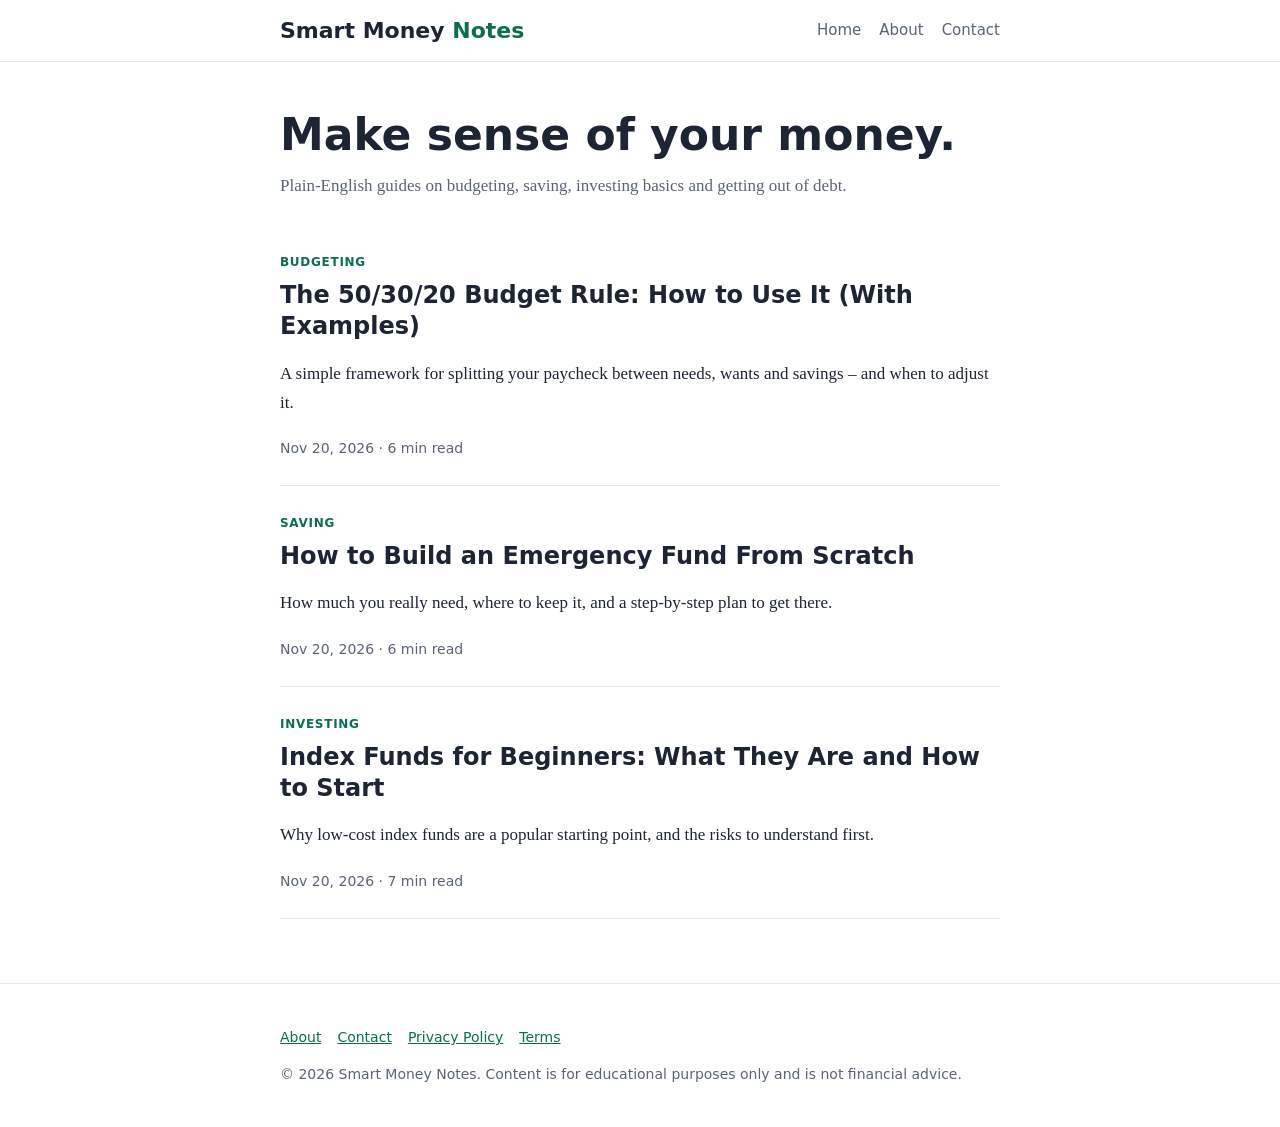
==== index.html @ f4111bb9 "Initial commit: Smart Money Notes static blog Co-Authored-By: Claude Sonnet 5.5 <noreply@anthropic.c" ====
<!doctype html>
<html lang="en">
<head>
<meta charset="utf-8">
<meta name="viewport" content="width=device-width,initial-scale=1">
<title>Smart Money Notes – Practical Personal Finance Guides</title>
<meta name="description" content="Clear, practical guides on budgeting, saving, investing basics and debt – written for everyday people.">
<link rel="canonical" href="https://YOUR-DOMAIN.com/">
<link rel="stylesheet" href="assets/style.css">
<!-- AdSense: uncomment after you have your publisher ID
<script async src="https://pagead2.googlesyndication.com/pagead/js/adsbygoogle.js?client=ca-pub-XXXXXXXXXXXXXXXX" crossorigin="anonymous"></script>
-->
</head>
<body>
<header class="site"><div class="wrap">
<a class="logo" href="/">Smart Money <span>Notes</span></a>
<nav><a href="/">Home</a><a href="/about.html">About</a><a href="/contact.html">Contact</a></nav>
</div></header>
<main class="wrap">
<section class="hero">
<h1>Make sense of your money.</h1>
<p>Plain-English guides on budgeting, saving, investing basics and getting out of debt.</p>
</section>
<a class="card" href="posts/50-30-20-budget-rule.html">
<span class="tag">Budgeting</span>
<h2>The 50/30/20 Budget Rule: How to Use It (With Examples)</h2>
<p>A simple framework for splitting your paycheck between needs, wants and savings – and when to adjust it.</p>
<span class="meta">Nov 20, 2026 · 6 min read</span>
</a>
<a class="card" href="posts/build-emergency-fund.html">
<span class="tag">Saving</span>
<h2>How to Build an Emergency Fund From Scratch</h2>
<p>How much you really need, where to keep it, and a step-by-step plan to get there.</p>
<span class="meta">Nov 20, 2026 · 6 min read</span>
</a>
<a class="card" href="posts/index-funds-for-beginners.html">
<span class="tag">Investing</span>
<h2>Index Funds for Beginners: What They Are and How to Start</h2>
<p>Why low-cost index funds are a popular starting point, and the risks to understand first.</p>
<span class="meta">Nov 20, 2026 · 7 min read</span>
</a>
</main>
<footer class="site"><div class="wrap">
<p><a href="/about.html">About</a><a href="/contact.html">Contact</a><a href="/privacy-policy.html">Privacy Policy</a><a href="/terms.html">Terms</a></p>
<p>© 2026 Smart Money Notes. Content is for educational purposes only and is not financial advice.</p>
</div></footer>
</body>
</html>
---- assets/style.css ----
:root{--bg:#fff;--fg:#1d2433;--muted:#5b6475;--brand:#0b6e4f;--brand-d:#08523b;--line:#e4e8ee;--soft:#f4f7f6}
@media (prefers-color-scheme:dark){:root{--bg:#10151c;--fg:#e8ecf2;--muted:#9aa4b5;--brand:#3fbf94;--brand-d:#2fa07a;--line:#263040;--soft:#171e28}}
*{box-sizing:border-box}
body{margin:0;background:var(--bg);color:var(--fg);font:17px/1.7 Georgia,"Times New Roman",serif}
a{color:var(--brand)}
.wrap{max-width:760px;margin:0 auto;padding:0 20px}
header.site{border-bottom:1px solid var(--line);background:var(--bg)}
header.site .wrap{display:flex;flex-wrap:wrap;align-items:center;justify-content:space-between;gap:12px;padding:16px 20px}
.logo{font:700 22px system-ui,sans-serif;color:var(--fg);text-decoration:none}
.logo span{color:var(--brand)}
nav a{font:15px system-ui,sans-serif;margin-left:18px;color:var(--muted);text-decoration:none}
nav a:hover{color:var(--brand)}
.hero{padding:48px 0 24px}
.hero h1{font:800 clamp(30px,5vw,44px)/1.15 system-ui,sans-serif;margin:0 0 12px}
.hero p{color:var(--muted);margin:0}
.card{display:block;padding:22px 0;border-bottom:1px solid var(--line);text-decoration:none;color:inherit}
.card h2{font:700 24px/1.3 system-ui,sans-serif;margin:4px 0 8px;color:var(--fg)}
.card:hover h2{color:var(--brand)}
.tag{font:600 12px system-ui,sans-serif;letter-spacing:.06em;text-transform:uppercase;color:var(--brand)}
.meta{font:14px system-ui,sans-serif;color:var(--muted)}
article h1{font:800 clamp(28px,4.5vw,40px)/1.2 system-ui,sans-serif;margin:36px 0 8px}
article h2{font:700 26px/1.3 system-ui,sans-serif;margin:36px 0 8px}
article h3{font:700 20px system-ui,sans-serif;margin:24px 0 4px}
.notice{background:var(--soft);border-left:4px solid var(--brand);padding:12px 16px;font:15px/1.5 system-ui,sans-serif;color:var(--muted);margin:24px 0}
table{border-collapse:collapse;width:100%;font:15px system-ui,sans-serif;margin:16px 0}
th,td{border:1px solid var(--line);padding:8px 10px;text-align:left}
th{background:var(--soft)}
.ad{margin:28px 0;min-height:90px;text-align:center}
footer.site{margin-top:64px;border-top:1px solid var(--line);padding:28px 0;font:14px/1.6 system-ui,sans-serif;color:var(--muted)}
footer.site a{margin-right:16px}
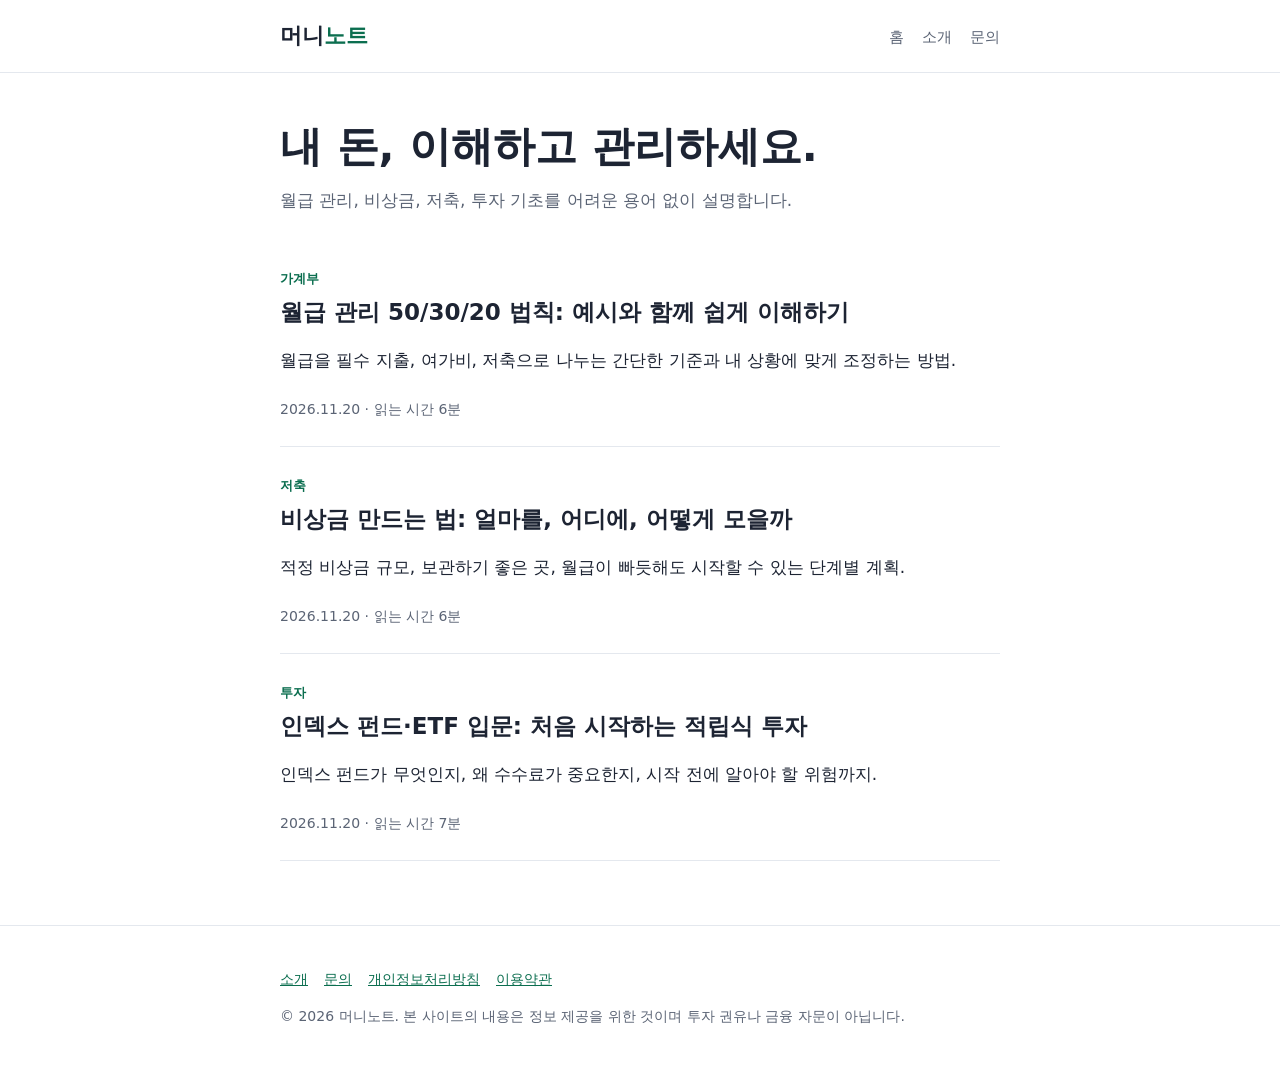
==== commit 2425191a: "Switch site language to Korean and localize content Co-Authored-By: Claude Sonnet 5.5 <noreply@anthr" ====
--- a/index.html
+++ b/index.html
@@ -1,48 +1,48 @@
 <!doctype html>
-<html lang="en">
+<html lang="ko">
 <head>
 <meta charset="utf-8">
 <meta name="viewport" content="width=device-width,initial-scale=1">
-<title>Smart Money Notes – Practical Personal Finance Guides</title>
-<meta name="description" content="Clear, practical guides on budgeting, saving, investing basics and debt – written for everyday people.">
+<title>머니노트 – 쉽게 배우는 재테크 가이드</title>
+<meta name="description" content="가계부, 비상금, 저축, 투자 기초까지. 사회초년생도 이해할 수 있게 쉽게 풀어쓴 재테크 가이드.">
 <link rel="canonical" href="https://YOUR-DOMAIN.com/">
 <link rel="stylesheet" href="assets/style.css">
-<!-- AdSense: uncomment after you have your publisher ID
+<!-- 애드센스: 게시자 ID를 받은 뒤 주석을 해제하세요
 <script async src="https://pagead2.googlesyndication.com/pagead/js/adsbygoogle.js?client=ca-pub-XXXXXXXXXXXXXXXX" crossorigin="anonymous"></script>
 -->
 </head>
 <body>
 <header class="site"><div class="wrap">
-<a class="logo" href="/">Smart Money <span>Notes</span></a>
-<nav><a href="/">Home</a><a href="/about.html">About</a><a href="/contact.html">Contact</a></nav>
+<a class="logo" href="/">머니<span>노트</span></a>
+<nav><a href="/">홈</a><a href="/about.html">소개</a><a href="/contact.html">문의</a></nav>
 </div></header>
 <main class="wrap">
 <section class="hero">
-<h1>Make sense of your money.</h1>
-<p>Plain-English guides on budgeting, saving, investing basics and getting out of debt.</p>
+<h1>내 돈, 이해하고 관리하세요.</h1>
+<p>월급 관리, 비상금, 저축, 투자 기초를 어려운 용어 없이 설명합니다.</p>
 </section>
 <a class="card" href="posts/50-30-20-budget-rule.html">
-<span class="tag">Budgeting</span>
-<h2>The 50/30/20 Budget Rule: How to Use It (With Examples)</h2>
-<p>A simple framework for splitting your paycheck between needs, wants and savings – and when to adjust it.</p>
-<span class="meta">Nov 20, 2026 · 6 min read</span>
+<span class="tag">가계부</span>
+<h2>월급 관리 50/30/20 법칙: 예시와 함께 쉽게 이해하기</h2>
+<p>월급을 필수 지출, 여가비, 저축으로 나누는 간단한 기준과 내 상황에 맞게 조정하는 방법.</p>
+<span class="meta">2026.11.20 · 읽는 시간 6분</span>
 </a>
 <a class="card" href="posts/build-emergency-fund.html">
-<span class="tag">Saving</span>
-<h2>How to Build an Emergency Fund From Scratch</h2>
-<p>How much you really need, where to keep it, and a step-by-step plan to get there.</p>
-<span class="meta">Nov 20, 2026 · 6 min read</span>
+<span class="tag">저축</span>
+<h2>비상금 만드는 법: 얼마를, 어디에, 어떻게 모을까</h2>
+<p>적정 비상금 규모, 보관하기 좋은 곳, 월급이 빠듯해도 시작할 수 있는 단계별 계획.</p>
+<span class="meta">2026.11.20 · 읽는 시간 6분</span>
 </a>
 <a class="card" href="posts/index-funds-for-beginners.html">
-<span class="tag">Investing</span>
-<h2>Index Funds for Beginners: What They Are and How to Start</h2>
-<p>Why low-cost index funds are a popular starting point, and the risks to understand first.</p>
-<span class="meta">Nov 20, 2026 · 7 min read</span>
+<span class="tag">투자</span>
+<h2>인덱스 펀드·ETF 입문: 처음 시작하는 적립식 투자</h2>
+<p>인덱스 펀드가 무엇인지, 왜 수수료가 중요한지, 시작 전에 알아야 할 위험까지.</p>
+<span class="meta">2026.11.20 · 읽는 시간 7분</span>
 </a>
 </main>
 <footer class="site"><div class="wrap">
-<p><a href="/about.html">About</a><a href="/contact.html">Contact</a><a href="/privacy-policy.html">Privacy Policy</a><a href="/terms.html">Terms</a></p>
-<p>© 2026 Smart Money Notes. Content is for educational purposes only and is not financial advice.</p>
+<p><a href="/about.html">소개</a><a href="/contact.html">문의</a><a href="/privacy-policy.html">개인정보처리방침</a><a href="/terms.html">이용약관</a></p>
+<p>© 2026 머니노트. 본 사이트의 내용은 정보 제공을 위한 것이며 투자 권유나 금융 자문이 아닙니다.</p>
 </div></footer>
 </body>
 </html>
--- a/assets/style.css
+++ b/assets/style.css
@@ -1,30 +1,30 @@
 :root{--bg:#fff;--fg:#1d2433;--muted:#5b6475;--brand:#0b6e4f;--brand-d:#08523b;--line:#e4e8ee;--soft:#f4f7f6}
 @media (prefers-color-scheme:dark){:root{--bg:#10151c;--fg:#e8ecf2;--muted:#9aa4b5;--brand:#3fbf94;--brand-d:#2fa07a;--line:#263040;--soft:#171e28}}
 *{box-sizing:border-box}
-body{margin:0;background:var(--bg);color:var(--fg);font:17px/1.7 Georgia,"Times New Roman",serif}
+body{margin:0;background:var(--bg);color:var(--fg);font:17px/1.8 "Pretendard","Noto Sans KR","Malgun Gothic","Apple SD Gothic Neo",system-ui,sans-serif;word-break:keep-all}
 a{color:var(--brand)}
 .wrap{max-width:760px;margin:0 auto;padding:0 20px}
 header.site{border-bottom:1px solid var(--line);background:var(--bg)}
 header.site .wrap{display:flex;flex-wrap:wrap;align-items:center;justify-content:space-between;gap:12px;padding:16px 20px}
-.logo{font:700 22px system-ui,sans-serif;color:var(--fg);text-decoration:none}
+.logo{font-weight:800;font-size:22px;color:var(--fg);text-decoration:none}
 .logo span{color:var(--brand)}
-nav a{font:15px system-ui,sans-serif;margin-left:18px;color:var(--muted);text-decoration:none}
+nav a{font-size:15px;margin-left:18px;color:var(--muted);text-decoration:none}
 nav a:hover{color:var(--brand)}
 .hero{padding:48px 0 24px}
-.hero h1{font:800 clamp(30px,5vw,44px)/1.15 system-ui,sans-serif;margin:0 0 12px}
+.hero h1{font-weight:800;font-size:clamp(28px,5vw,42px);line-height:1.25;margin:0 0 12px}
 .hero p{color:var(--muted);margin:0}
 .card{display:block;padding:22px 0;border-bottom:1px solid var(--line);text-decoration:none;color:inherit}
-.card h2{font:700 24px/1.3 system-ui,sans-serif;margin:4px 0 8px;color:var(--fg)}
+.card h2{font-weight:700;font-size:23px;line-height:1.4;margin:4px 0 8px;color:var(--fg)}
 .card:hover h2{color:var(--brand)}
-.tag{font:600 12px system-ui,sans-serif;letter-spacing:.06em;text-transform:uppercase;color:var(--brand)}
-.meta{font:14px system-ui,sans-serif;color:var(--muted)}
-article h1{font:800 clamp(28px,4.5vw,40px)/1.2 system-ui,sans-serif;margin:36px 0 8px}
-article h2{font:700 26px/1.3 system-ui,sans-serif;margin:36px 0 8px}
-article h3{font:700 20px system-ui,sans-serif;margin:24px 0 4px}
-.notice{background:var(--soft);border-left:4px solid var(--brand);padding:12px 16px;font:15px/1.5 system-ui,sans-serif;color:var(--muted);margin:24px 0}
-table{border-collapse:collapse;width:100%;font:15px system-ui,sans-serif;margin:16px 0}
+.tag{font-weight:700;font-size:13px;color:var(--brand)}
+.meta{font-size:14px;color:var(--muted)}
+article h1{font-weight:800;font-size:clamp(26px,4.5vw,36px);line-height:1.35;margin:36px 0 8px}
+article h2{font-weight:700;font-size:24px;line-height:1.4;margin:36px 0 8px}
+article h3{font-weight:700;font-size:19px;margin:24px 0 4px}
+.notice{background:var(--soft);border-left:4px solid var(--brand);padding:12px 16px;font-size:15px;line-height:1.6;color:var(--muted);margin:24px 0}
+table{border-collapse:collapse;width:100%;font-size:15px;margin:16px 0}
 th,td{border:1px solid var(--line);padding:8px 10px;text-align:left}
 th{background:var(--soft)}
 .ad{margin:28px 0;min-height:90px;text-align:center}
-footer.site{margin-top:64px;border-top:1px solid var(--line);padding:28px 0;font:14px/1.6 system-ui,sans-serif;color:var(--muted)}
+footer.site{margin-top:64px;border-top:1px solid var(--line);padding:28px 0;font-size:14px;line-height:1.7;color:var(--muted)}
 footer.site a{margin-right:16px}
